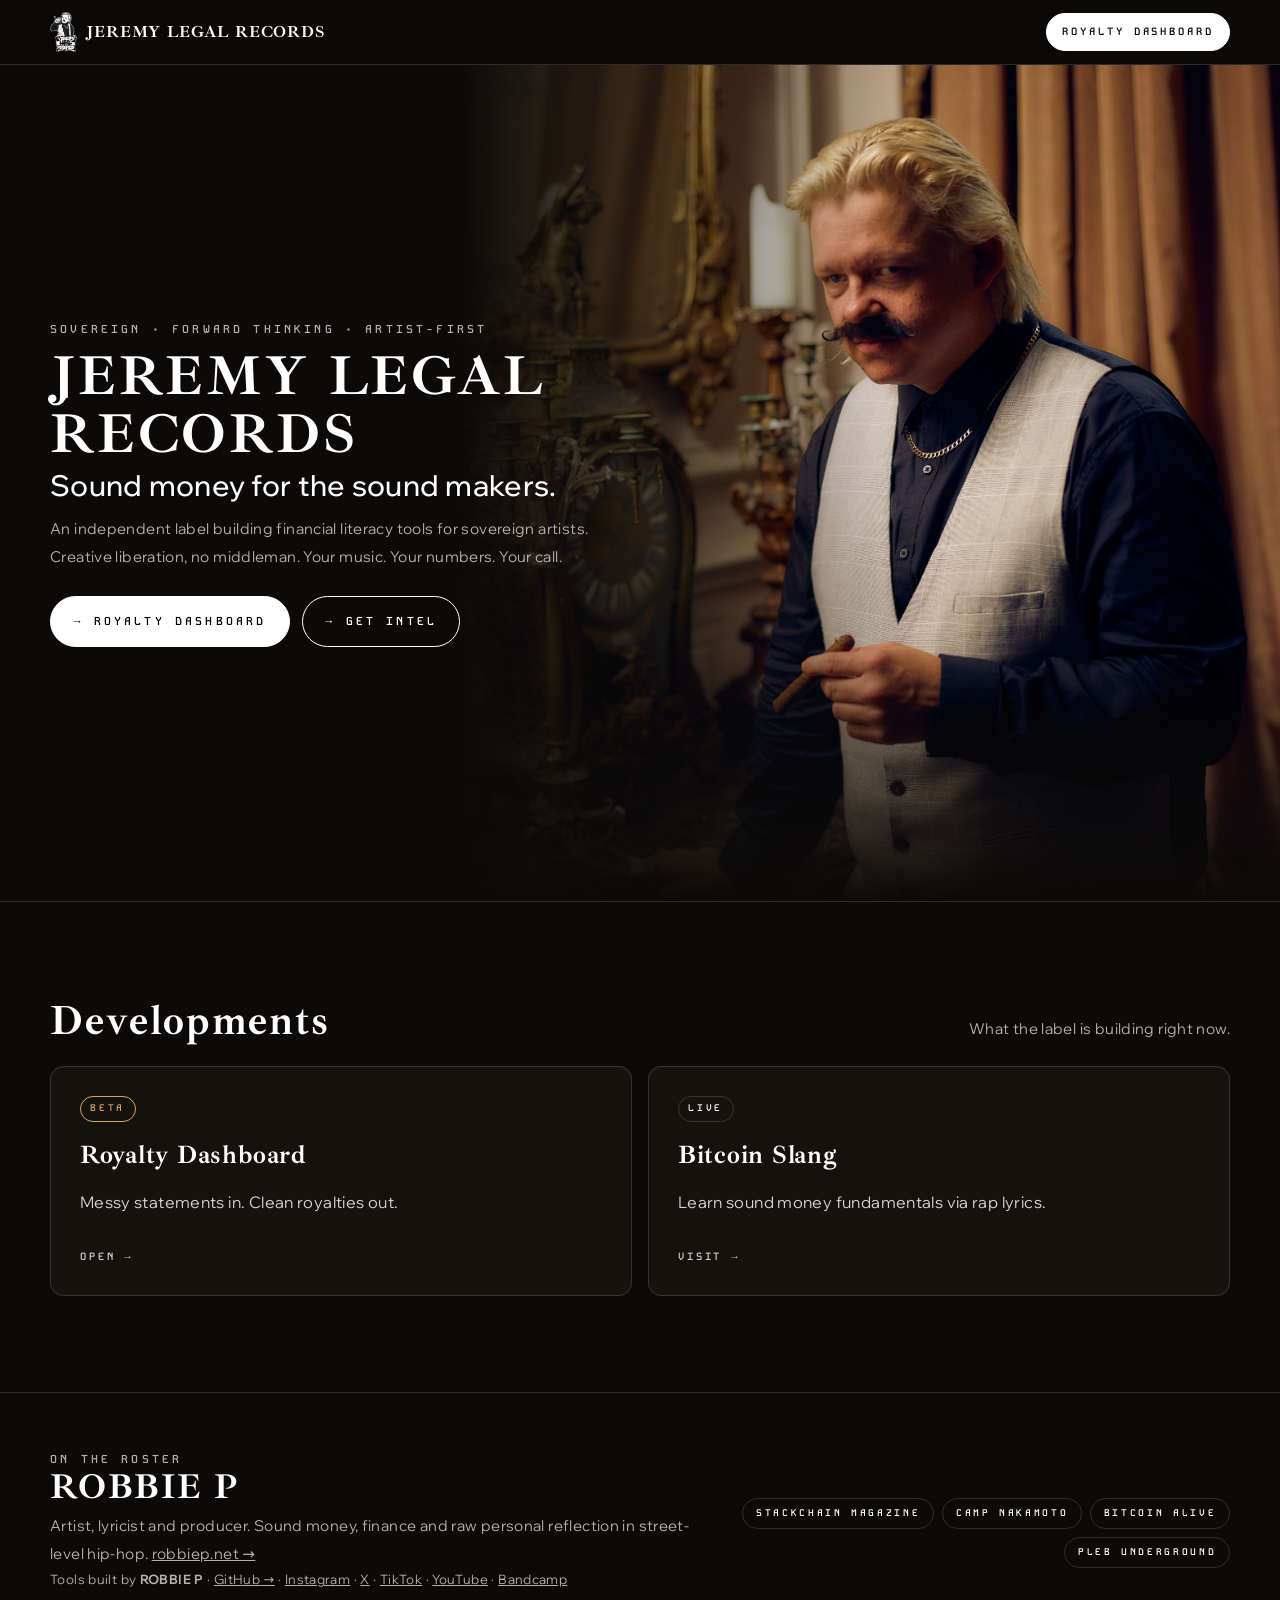
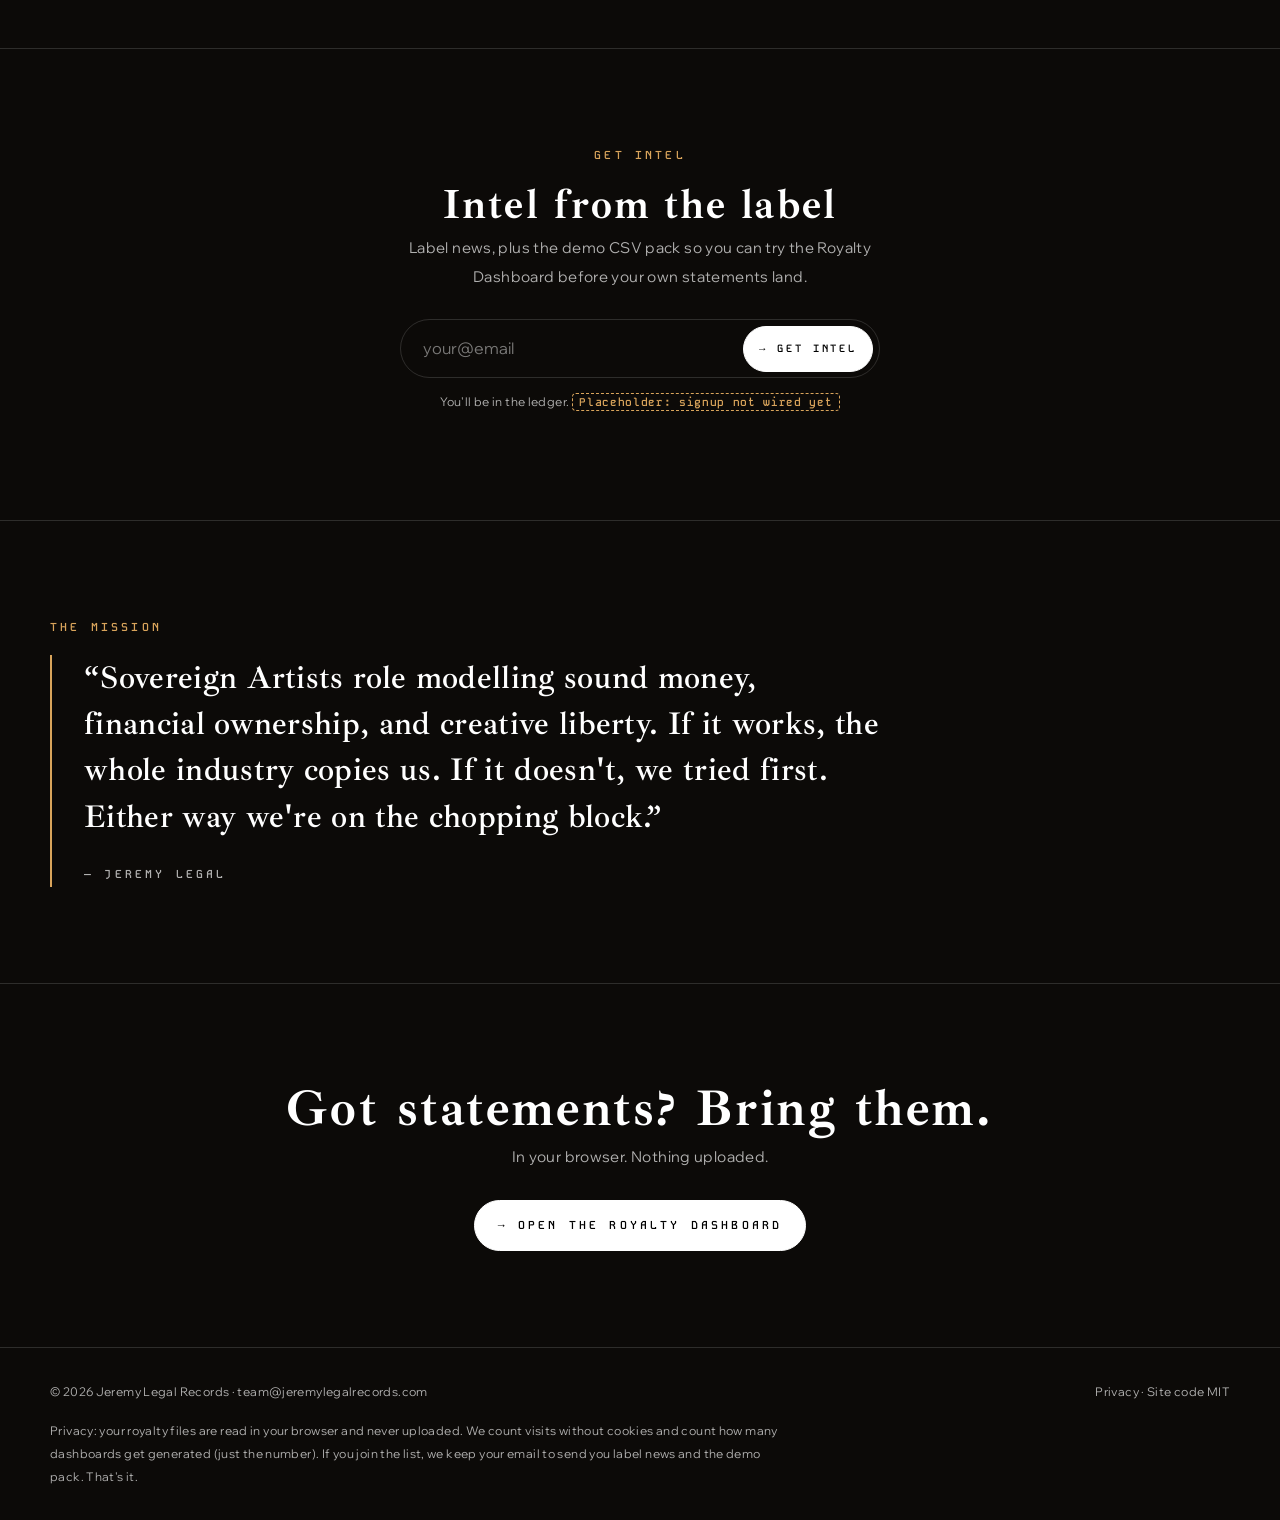
==== index.html @ 54f8beed "jeremylegalrecords.com static site" ====
<!doctype html>
<html lang="en">
<head>
<meta charset="utf-8">
<meta name="viewport" content="width=device-width, initial-scale=1">
<title>Jeremy Legal Records · Sovereign artists first.</title>
<meta name="description" content="Jeremy Legal Records. Sovereign artists first. Tools for financial literacy and creative liberation, with no middleman.">
<meta name="robots" content="noindex"><!-- preview build: remove at launch -->
<link rel="icon" href="assets/jlr-header-logo.png">
<style>
@font-face{font-family:'Ibarra Real Nova';font-weight:600 700;font-display:swap;src:url(assets/fonts/IbarraRealNova-700.woff2) format('woff2')}
@font-face{font-family:'Kode Mono';font-weight:400 700;font-display:swap;src:url(assets/fonts/KodeMono-600.woff2) format('woff2')}
@font-face{font-family:'Wix Madefor Display';font-weight:400 800;font-display:swap;src:url(assets/fonts/WixMadeforDisplay-400.woff2) format('woff2')}
:root{--bg:#0c0a08;--ink:#fff;--mute:rgba(255,255,255,.68);--line:rgba(255,255,255,.14);--amber:#d9a45b;--card:#15120e}
*{box-sizing:border-box}
html{scroll-behavior:smooth}
body{margin:0;background:var(--bg);color:var(--ink);font:400 .95rem/1.85 'Wix Madefor Display',system-ui,sans-serif;letter-spacing:.025em;-webkit-font-smoothing:antialiased}
a{color:inherit}
img{display:block;max-width:100%}
.wrap{width:min(1180px,100% - 2.5rem);margin-inline:auto}
.mono{font-family:'Kode Mono',ui-monospace,monospace;font-weight:600;text-transform:uppercase;letter-spacing:.275em;font-size:.72rem}
.serif{font-family:'Ibarra Real Nova',Georgia,serif;font-weight:700;letter-spacing:.05em}
.need{font-family:'Kode Mono',monospace;font-size:.7rem;letter-spacing:.06em;color:var(--amber);border:1px dashed var(--amber);border-radius:4px;padding:.05rem .4rem;white-space:normal}
/* header */
.top{position:sticky;top:0;z-index:20;background:rgba(12,10,8,.82);backdrop-filter:blur(10px);-webkit-backdrop-filter:blur(10px);border-bottom:1px solid var(--line)}
.top .wrap{display:flex;align-items:center;gap:1rem;height:64px}
.brand{display:flex;align-items:center;gap:.6rem;text-decoration:none;margin-right:auto;min-width:0}
.brand img{height:40px;width:auto}
.brand span{font-size:1.02rem;white-space:nowrap}
.btn{display:inline-flex;align-items:center;gap:.6rem;border-radius:999px;padding:.85rem 1.4rem;text-decoration:none;border:1px solid var(--ink);background:transparent;color:var(--ink);cursor:pointer;white-space:nowrap}
.btn.solid{background:var(--ink);color:#000}
.btn.sm{padding:.5rem .95rem;font-size:.66rem}
/* hero */
.hero{position:relative;min-height:calc(100svh - 64px);display:flex;align-items:flex-end;overflow:hidden;isolation:isolate}
.hero picture,.hero picture img{position:absolute;inset:0;width:100%;height:100%}
.hero picture img{object-fit:cover;object-position:52% 18%;z-index:-2}
.hero::after{content:"";position:absolute;inset:0;z-index:-1;background:linear-gradient(180deg,rgba(12,10,8,0) 30%,rgba(12,10,8,.72) 62%,var(--bg) 96%)}
.hero .wrap{padding-block:3rem 3.5rem}
.eyebrow{color:var(--mute)}
.wordmark{font-size:clamp(2.1rem,7.5vw,3.5rem);line-height:1.02;margin:.5rem 0 .2rem}
.hero h1{font-weight:500;line-height:1.3;font-size:clamp(1.25rem,3.6vw,1.8rem);margin:.3rem 0 .6rem;letter-spacing:.01em}
.hero p.sub{max-width:34rem;color:var(--mute);margin:0 0 1.6rem}
.ctas{display:flex;flex-wrap:wrap;gap:.75rem}
/* sections */
section{padding-block:clamp(3.5rem,8vw,6rem);border-top:1px solid var(--line)}
.kicker{color:var(--amber);margin:0 0 1rem}
blockquote{margin:0;max-width:52rem}
blockquote p{font-family:'Ibarra Real Nova',Georgia,serif;font-weight:600;font-size:clamp(1.3rem,3.2vw,2rem);line-height:1.45;letter-spacing:.01em;margin:0 0 1.2rem}
blockquote cite{font-style:normal;color:var(--mute)}
.cards{display:grid;grid-template-columns:repeat(auto-fit,minmax(min(100%,300px),1fr));gap:1rem}
.card{background:var(--card);border:1px solid var(--line);border-radius:14px;padding:1.4rem;display:flex;flex-direction:column;gap:.6rem;text-decoration:none;transition:border-color .2s}
.card:hover{border-color:rgba(255,255,255,.45)}
.card h3{margin:0;font-family:'Ibarra Real Nova',Georgia,serif;font-size:1.35rem;letter-spacing:.03em}
.card p{margin:0;color:var(--mute);font-size:.9rem;line-height:1.7;flex:1}
.tag{align-self:flex-start;font-size:.6rem;border:1px solid var(--line);border-radius:999px;padding:.2rem .6rem}
.tag.beta{border-color:var(--amber);color:var(--amber)}
.go{font-size:.66rem;opacity:.8}
.artist{display:grid;grid-template-columns:1.05fr 1fr;gap:clamp(1.5rem,4vw,3.5rem);align-items:start}
.artist figure{margin:0;border-radius:14px;overflow:hidden;border:1px solid var(--line)}
.artist figure img{aspect-ratio:4/3;object-fit:cover;object-position:55% 30%;width:100%}
.artist h2{font-size:clamp(2rem,5vw,3rem);margin:0 0 .6rem;line-height:1}
.artist p{margin:0 0 1rem;color:var(--mute)}
.artist p strong{color:var(--ink);font-weight:600}
.socials{display:flex;flex-wrap:wrap;gap:.5rem;margin:1.2rem 0}
.socials a{text-decoration:none;border:1px solid var(--line);border-radius:999px;padding:.35rem .8rem;font-size:.62rem}
.villain{border-left:2px solid var(--amber);padding:.2rem 0 .2rem 1rem;margin:1.4rem 0}
.villain p{margin:0 0 .4rem}
.press{margin-top:2.5rem}
.press ul{list-style:none;margin:0;padding:0;display:flex;flex-wrap:wrap;gap:.6rem}
.press li a{display:block;text-decoration:none;border:1px solid var(--line);border-radius:10px;padding:.6rem .85rem;font-size:.82rem;line-height:1.45}
.press li a b{display:block;font-weight:700;color:var(--ink)}
.press li a span{color:var(--mute)}
.credit{font-size:.8rem;color:var(--mute);margin-top:1.4rem}
.proof{display:flex;flex-wrap:wrap;gap:.6rem 1.8rem;align-items:center;justify-content:center;padding-block:1.6rem;color:var(--mute)}
.proof a{text-decoration:none}
.proof a:hover{color:var(--ink)}
.cta{text-align:center}
.cta h2{font-size:clamp(2rem,5.5vw,3.2rem);margin:0 0 .4rem;line-height:1.1}
.cta p{color:var(--mute);margin:0 0 1.8rem}
.intel{margin:2.6rem auto 0;max-width:30rem;display:flex;gap:.5rem;border:1px solid var(--line);border-radius:999px;padding:.35rem}
.intel input{flex:1;min-width:0;background:transparent;border:0;color:var(--ink);font:inherit;font-size:16px;padding:.5rem 1rem;outline:none}
.intel input::placeholder{color:rgba(255,255,255,.45)}
.intel-note{font-size:.72rem;color:var(--mute);margin-top:.8rem}
footer{border-top:1px solid var(--line);padding-block:2rem;font-size:.78rem;color:var(--mute)}
footer .wrap{display:flex;flex-wrap:wrap;gap:.4rem 1.4rem;justify-content:space-between}
footer a{text-decoration:none}
/* desktop hero: Jeremy to the right, copy left */
@media (min-width:900px){
  .hero picture{left:auto;width:64%}
  .hero picture img{object-position:50% 22%}
  .hero::after{background:linear-gradient(90deg,var(--bg) 36%,rgba(12,10,8,.55) 52%,rgba(12,10,8,0) 72%),linear-gradient(180deg,rgba(12,10,8,0) 70%,var(--bg) 100%)}
  .hero{align-items:center}
  .hero .wrap{padding-block:4rem}
  .hero-copy{max-width:36rem}
}
@media (max-width:899px){
  .brand span{font-size:.82rem;letter-spacing:.03em}
  .brand img{height:34px}
  .artist{grid-template-columns:1fr}
  .top .wrap{gap:.5rem}
}
@media (max-width:560px){
  .brand span{display:none}
  .hero .wrap{padding-block:2rem 2.4rem}
  .btn{padding:.8rem 1.15rem}
}
.card{padding:1.8rem;min-height:230px}
.card h3{font-size:1.6rem}
.card p{font-size:1rem;color:var(--ink);opacity:.82}
.section-head{display:flex;align-items:baseline;justify-content:space-between;gap:1rem;margin-bottom:1.4rem;flex-wrap:wrap}
.section-head h2{margin:0;font-size:clamp(1.8rem,4.5vw,2.6rem);line-height:1.1}
.section-head p{margin:0;color:var(--mute);max-width:28rem}
.hero .chop{color:var(--mute);margin:1.4rem 0 0;font-size:.64rem}
.intel-sec{text-align:center}
.intel-sec h2{font-size:clamp(1.8rem,4.5vw,2.6rem);margin:0 0 .4rem;line-height:1.1}
.intel-sec p.lead{color:var(--mute);margin:0 auto;max-width:30rem}
.intel{margin-top:1.8rem}
.roster{padding-block:clamp(2.5rem,6vw,3.5rem)}
.roster-row{display:grid;grid-template-columns:1.3fr 1fr;gap:1.2rem 3rem;align-items:end}
.roster h2{font-size:clamp(1.6rem,4vw,2.2rem);margin:0 0 .4rem;line-height:1}
.roster p{margin:0;color:var(--mute)}
.heard{list-style:none;margin:0;padding:0;display:flex;flex-wrap:wrap;gap:.5rem;font-size:.6rem;justify-content:flex-end}
.heard a{display:block;text-decoration:none;border:1px solid var(--line);border-radius:999px;padding:.35rem .8rem}
.heard a:hover{border-color:rgba(255,255,255,.45)}
.mission blockquote{border-left:2px solid var(--amber);padding-left:clamp(1rem,3vw,2rem)}
@media (max-width:899px){.roster-row{grid-template-columns:1fr}.heard{justify-content:flex-start}}
</style>
</head>
<body>

<header class="top">
  <div class="wrap">
    <a class="brand" href="/" aria-label="Jeremy Legal Records home">
      <img src="assets/jlr-header-logo.png" alt="" width="107" height="160">
      <span class="serif">JEREMY LEGAL RECORDS</span>
    </a>
    <a class="btn solid sm mono" href="/royalty-dashboard/">Royalty Dashboard</a>
  </div>
</header>

<main>
  <div class="hero">
    <picture>
      <source media="(min-width:900px)" srcset="assets/jeremy-hero-2000.jpg">
      <img src="assets/jeremy-hero-1000.jpg" alt="Jeremy Legal in a grey waistcoat holding a cigar beside a gilded mantel clock">
    </picture>
    <div class="wrap">
      <div class="hero-copy">
        <div class="eyebrow mono">Sovereign · Forward thinking · Artist-first</div>
        <div class="wordmark serif">JEREMY LEGAL RECORDS</div>
        <h1>Sound money for the sound makers.</h1>
        <p class="sub">An independent label building financial literacy tools for sovereign artists. Creative liberation, no middleman. Your music. Your numbers. Your call.</p>
        <div class="ctas">
          <a class="btn solid mono" href="/royalty-dashboard/">→ Royalty Dashboard</a>
          <a class="btn mono" href="#intel">→ Get Intel</a>
        </div>
      </div>
    </div>
  </div>

  <section id="developments">
    <div class="wrap">
      <div class="section-head">
        <h2 class="serif">Developments</h2>
        <p>What the label is building right now.</p>
      </div>
      <!-- Add a project: copy one <a class="card"> block. Tag options: Beta / Live / Soon. The grid wraps on its own. -->
      <div class="cards">
        <a class="card" href="/royalty-dashboard/">
          <span class="tag beta mono">Beta</span>
          <h3>Royalty Dashboard</h3>
          <p>Messy statements in. Clean royalties out.</p>
          <span class="go mono">Open →</span>
        </a>
        <a class="card" href="https://bitcoinslang.com">
          <span class="tag mono">Live</span>
          <h3>Bitcoin Slang</h3>
          <p>Learn sound money fundamentals via rap lyrics.</p>
          <span class="go mono">Visit →</span>
        </a>
      </div>
    </div>
  </section>

  <section id="robbie-p" class="roster">
    <div class="wrap">
      <div class="roster-row">
        <div>
          <p class="kicker mono">On the roster</p>
          <h2 class="serif">ROBBIE P</h2>
          <p>Artist, lyricist and producer. Sound money, finance and raw personal reflection in street-level hip-hop. <a href="https://robbiep.net">robbiep.net →</a></p>
        </div>
        <ul class="heard mono" aria-label="As seen and heard">
          <li><a href="https://proofofink.com/stackchain-magazine">Stackchain Magazine</a></li>
          <li><a href="https://www.campnakamoto.com">Camp Nakamoto</a></li>
          <li><a href="https://x.com/bitcoinalive">Bitcoin Alive</a></li>
          <li><a href="https://play.fountain.fm/episode/qXiEuFHO5sNueQhAQRQd">Pleb Underground</a></li>
        </ul>
      </div>
      <p class="credit">Tools built by <strong>ROBBIE P</strong> · <a href="https://github.com/maximini22">GitHub →</a> · <a href="https://instagram.com/robbiep808x">Instagram</a> · <a href="https://x.com/robbiep808x">X</a> · <a href="https://tiktok.com/@robbiep808x">TikTok</a> · <a href="https://www.youtube.com/@ROBBIEP">YouTube</a> · <a href="https://robbiep808x.bandcamp.com">Bandcamp</a></p>
    </div>
  </section>

  <section class="intel-sec" id="intel">
    <div class="wrap">
      <p class="kicker mono">Get Intel</p>
      <h2 class="serif">Intel from the label</h2>
      <p class="lead">Label news, plus the demo CSV pack so you can try the Royalty Dashboard before your own statements land.</p>
      <!-- Visual placeholder only. No form, no action, nothing is sent. Wire the Brevo embed here at launch. -->
      <div class="intel" role="group" aria-label="Get Intel (coming soon)">
        <input type="email" placeholder="your@email" aria-label="Email" autocomplete="off">
        <button class="btn solid sm mono" type="button">→ Get Intel</button>
      </div>
      <p class="intel-note">You'll be in the ledger. <span class="need">Placeholder: signup not wired yet</span></p>
    </div>
  </section>

  <section class="mission">
    <div class="wrap">
      <p class="kicker mono">The mission</p>
      <blockquote>
        <p>“Sovereign Artists role modelling sound money, financial ownership, and creative liberty. If it works, the whole industry copies us. If it doesn't, we tried first. Either way we're on the chopping block.”</p>
        <cite class="mono">— Jeremy Legal</cite>
      </blockquote>
    </div>
  </section>

  <section class="cta">
    <div class="wrap">
      <h2 class="serif">Got statements? Bring them.</h2>
      <p>In your browser. Nothing uploaded.</p>
      <a class="btn solid mono" href="/royalty-dashboard/">→ Open the Royalty Dashboard</a>
    </div>
  </section>
</main>

<footer>
  <div class="wrap">
    <span>© 2026 Jeremy Legal Records · <a href="mailto:team@jeremylegalrecords.com">team@jeremylegalrecords.com</a></span>
    <span><a href="#privacy">Privacy</a> · Site code MIT</span>
    <p id="privacy" style="flex-basis:100%;margin:.6rem 0 0;max-width:46rem">Privacy: your royalty files are read in your browser and never uploaded. We count visits without cookies and count how many dashboards get generated (just the number). If you join the list, we keep your email to send you label news and the demo pack. That's it.</p>
  </div>
</footer>
</body>
</html>
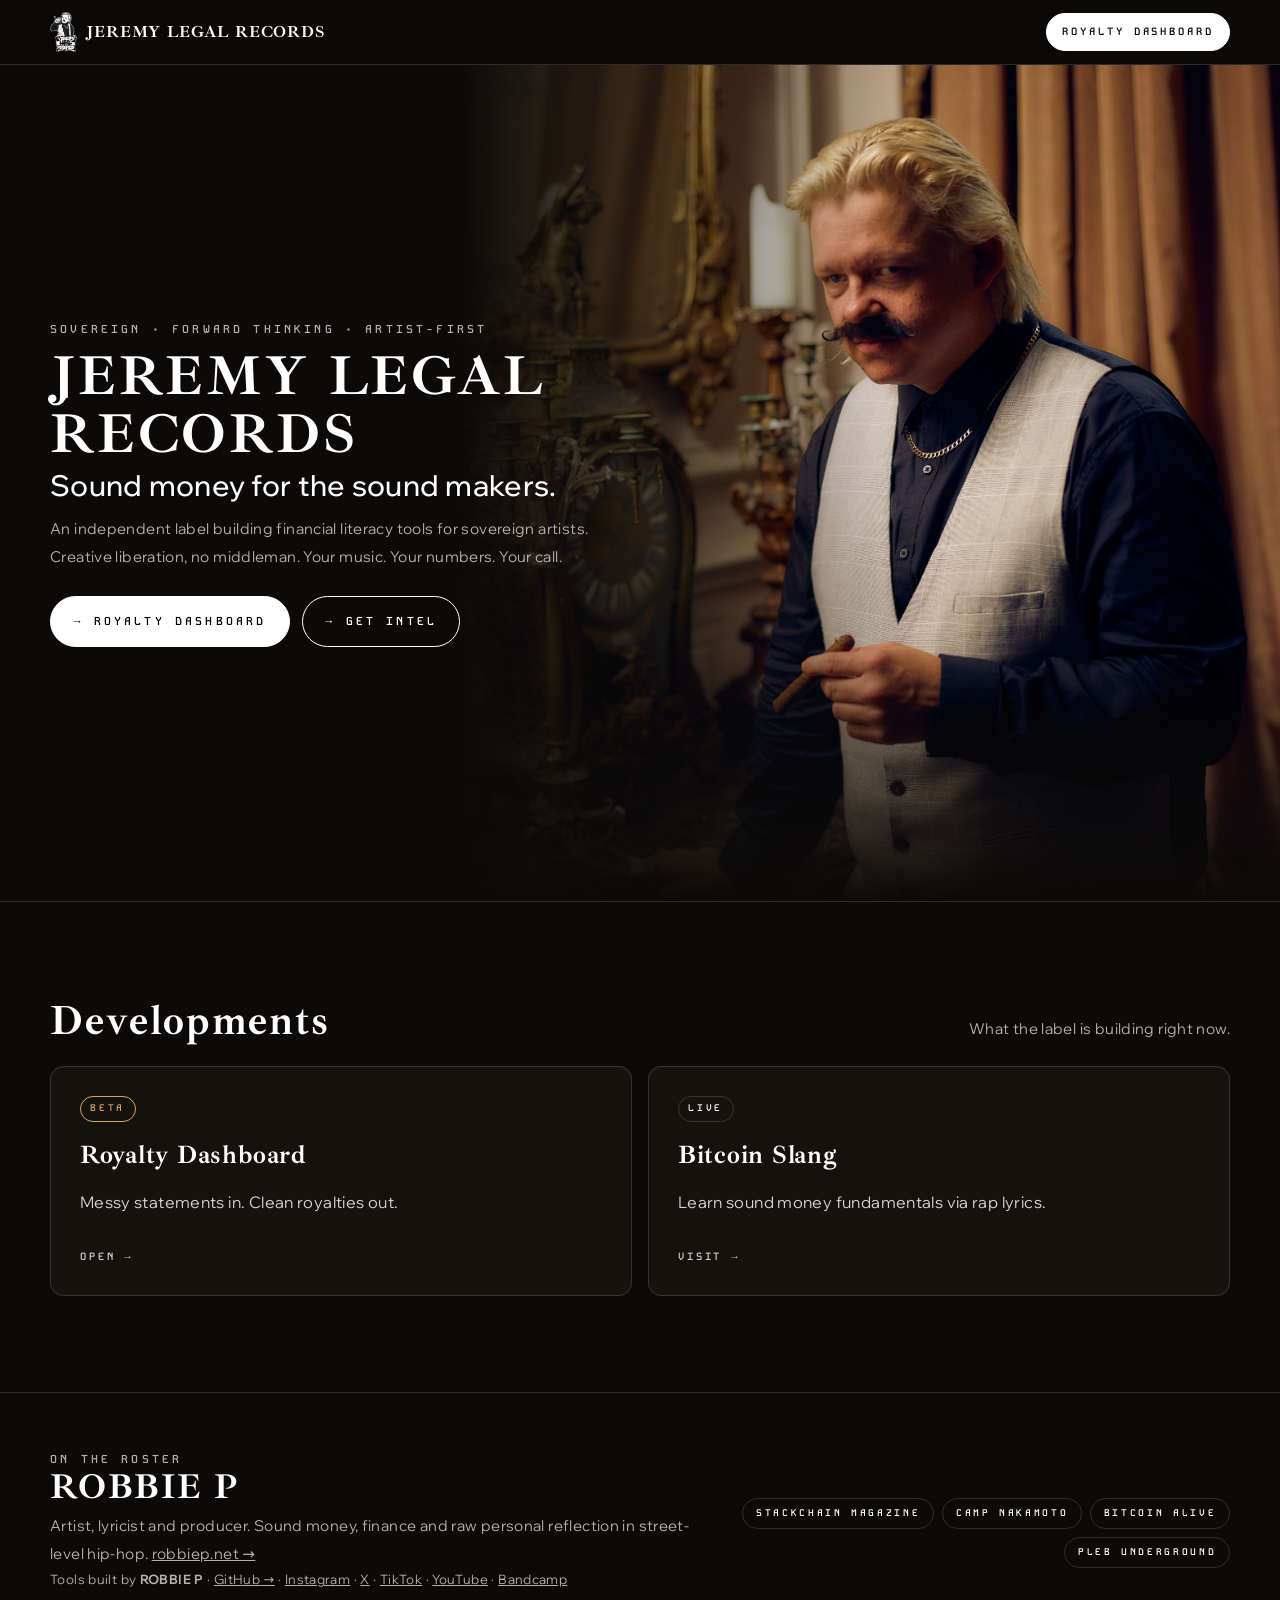
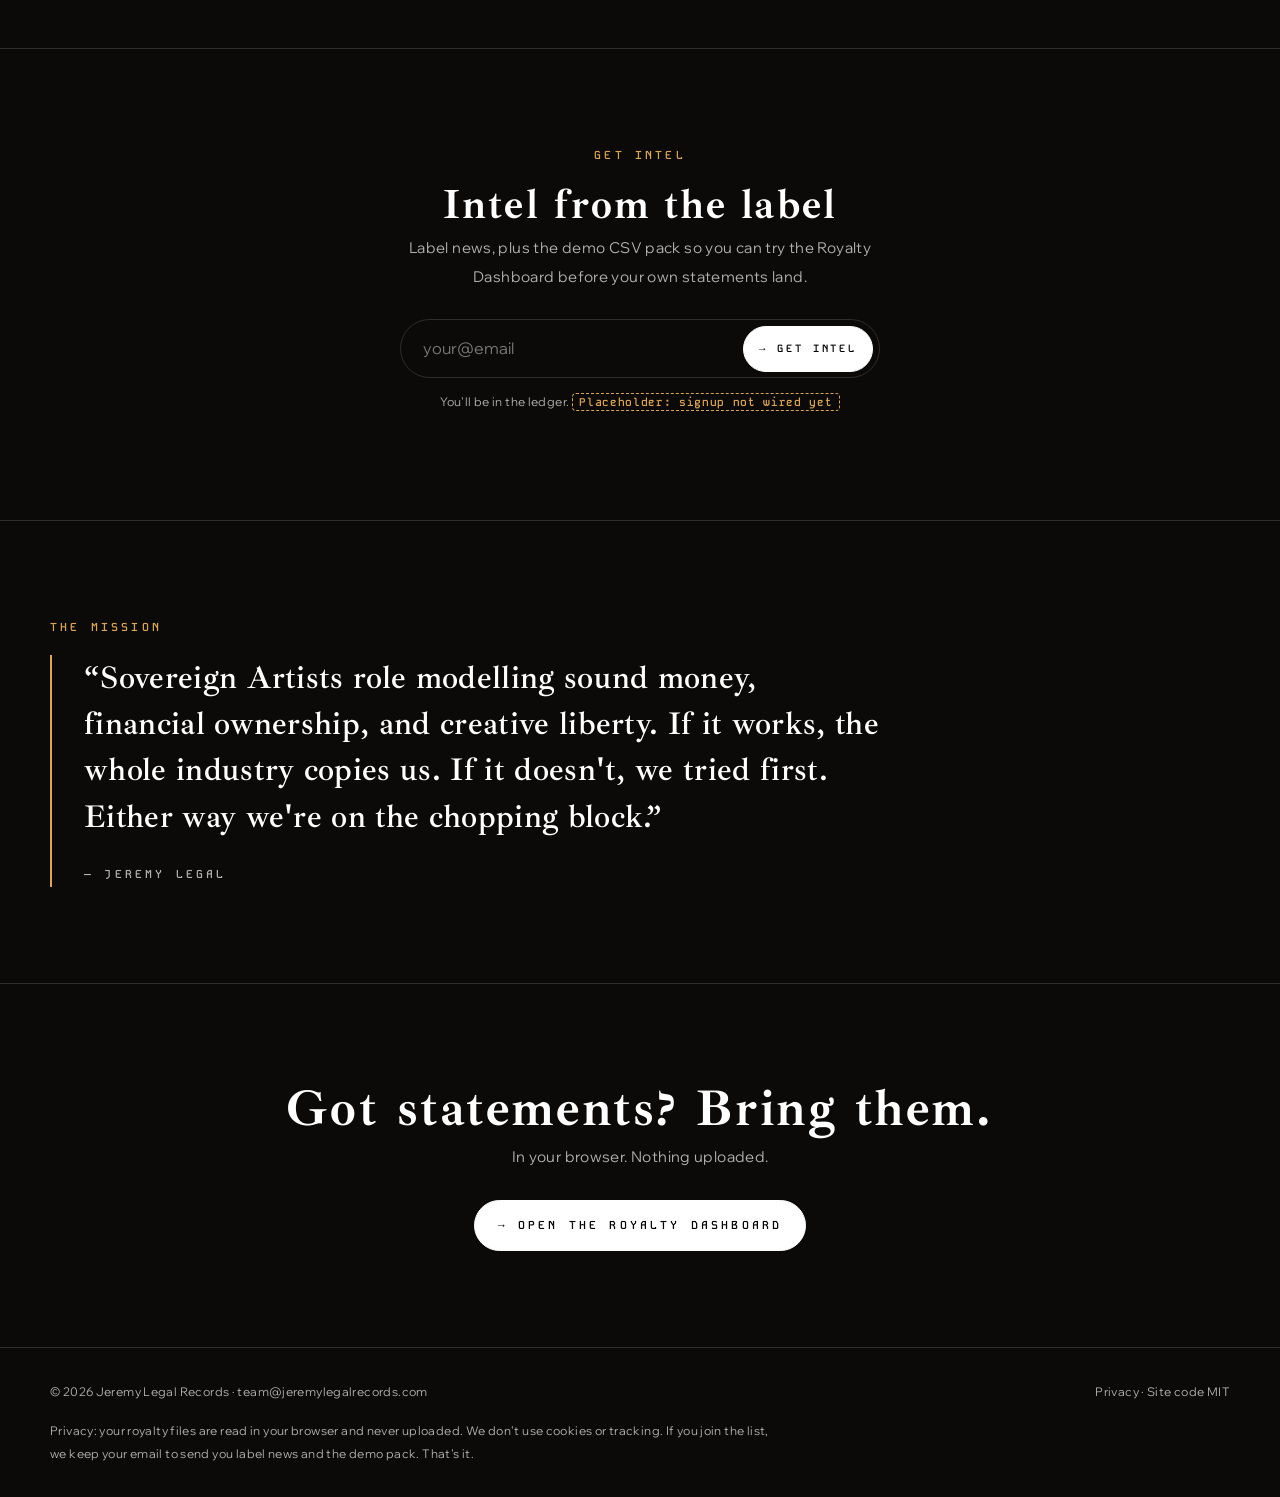
==== commit 2e40cf00: "Privacy line" ====
--- a/index.html
+++ b/index.html
@@ -5,7 +5,7 @@
 <meta name="viewport" content="width=device-width, initial-scale=1">
 <title>Jeremy Legal Records · Sovereign artists first.</title>
 <meta name="description" content="Jeremy Legal Records. Sovereign artists first. Tools for financial literacy and creative liberation, with no middleman.">
-<meta name="robots" content="noindex"><!-- preview build: remove at launch -->
+<meta name="robots" content="noindex">
 <link rel="icon" href="assets/jlr-header-logo.png">
 <style>
 @font-face{font-family:'Ibarra Real Nova';font-weight:600 700;font-display:swap;src:url(assets/fonts/IbarraRealNova-700.woff2) format('woff2')}
@@ -206,7 +206,6 @@
       <p class="kicker mono">Get Intel</p>
       <h2 class="serif">Intel from the label</h2>
       <p class="lead">Label news, plus the demo CSV pack so you can try the Royalty Dashboard before your own statements land.</p>
-      <!-- Visual placeholder only. No form, no action, nothing is sent. Wire the Brevo embed here at launch. -->
       <div class="intel" role="group" aria-label="Get Intel (coming soon)">
         <input type="email" placeholder="your@email" aria-label="Email" autocomplete="off">
         <button class="btn solid sm mono" type="button">→ Get Intel</button>
@@ -238,7 +237,7 @@
   <div class="wrap">
     <span>© 2026 Jeremy Legal Records · <a href="mailto:team@jeremylegalrecords.com">team@jeremylegalrecords.com</a></span>
     <span><a href="#privacy">Privacy</a> · Site code MIT</span>
-    <p id="privacy" style="flex-basis:100%;margin:.6rem 0 0;max-width:46rem">Privacy: your royalty files are read in your browser and never uploaded. We count visits without cookies and count how many dashboards get generated (just the number). If you join the list, we keep your email to send you label news and the demo pack. That's it.</p>
+    <p id="privacy" style="flex-basis:100%;margin:.6rem 0 0;max-width:46rem">Privacy: your royalty files are read in your browser and never uploaded. We don't use cookies or tracking. If you join the list, we keep your email to send you label news and the demo pack. That's it.</p>
   </div>
 </footer>
 </body>
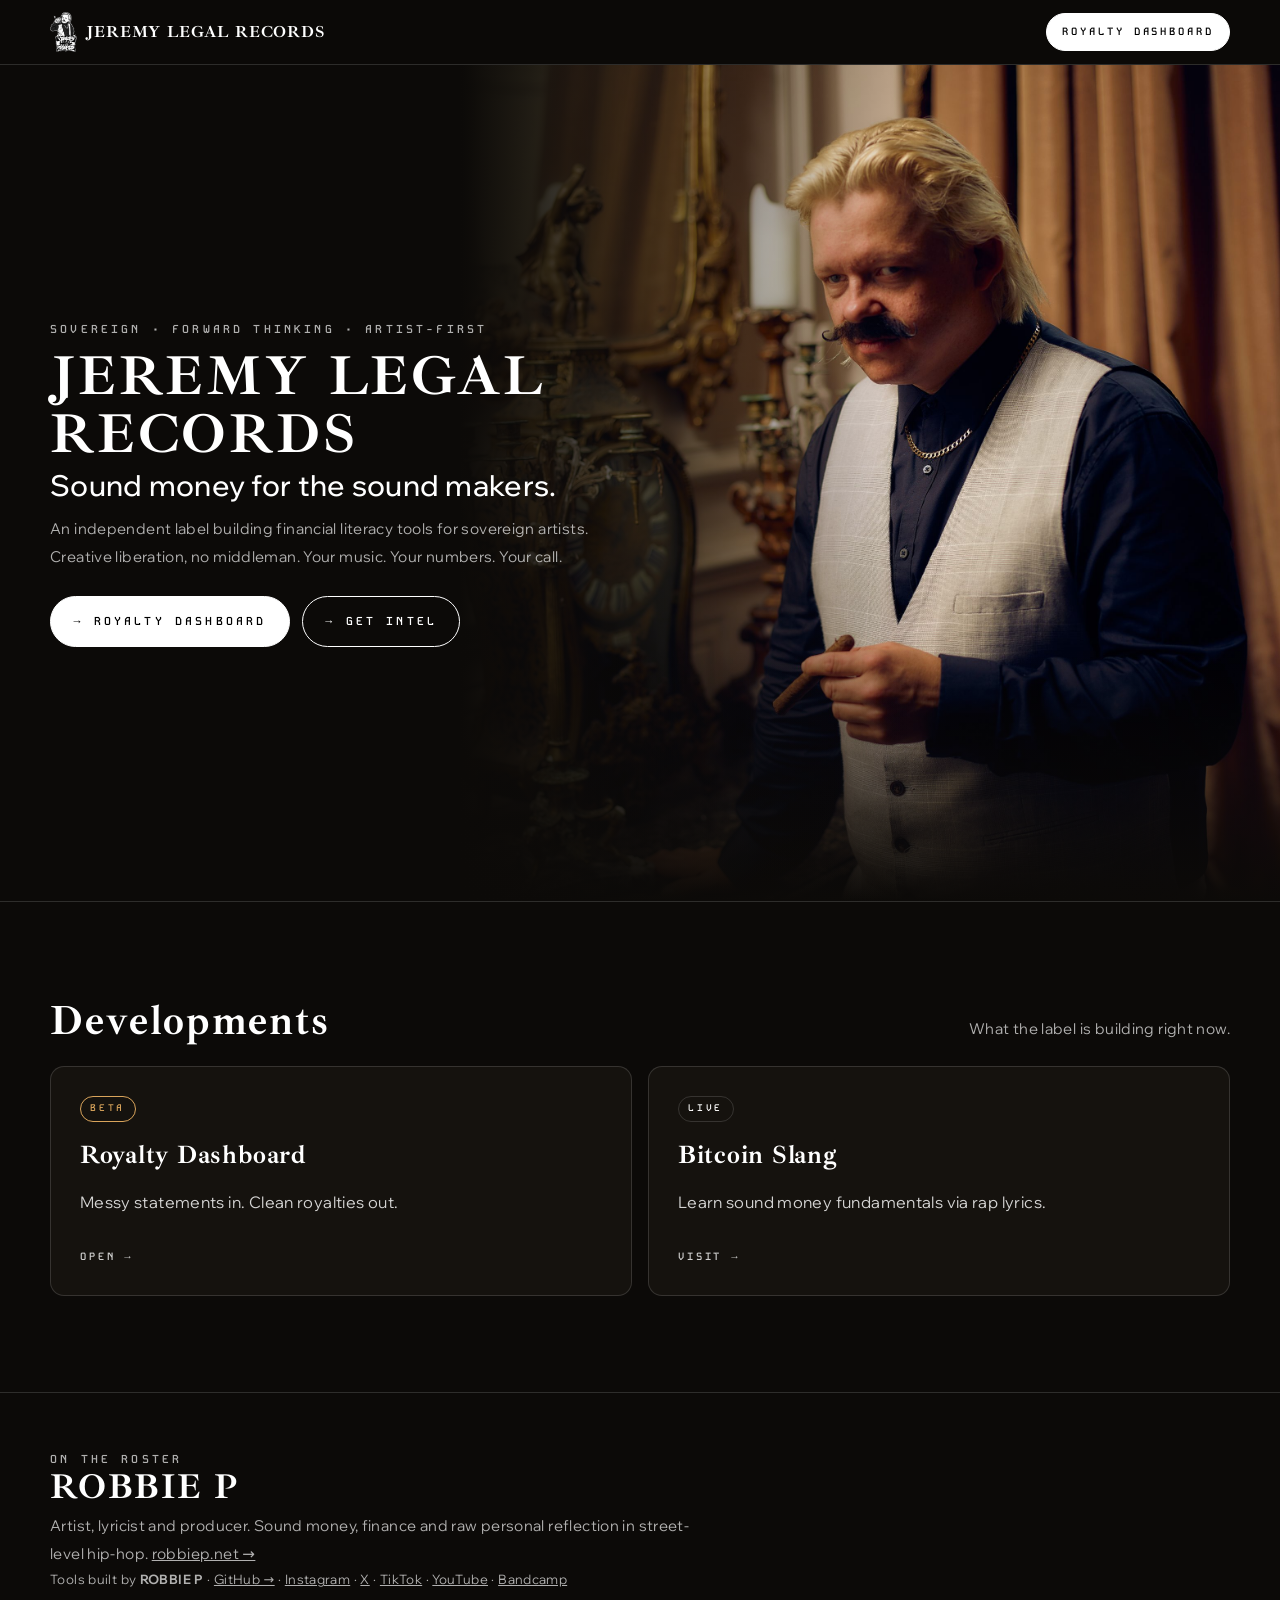
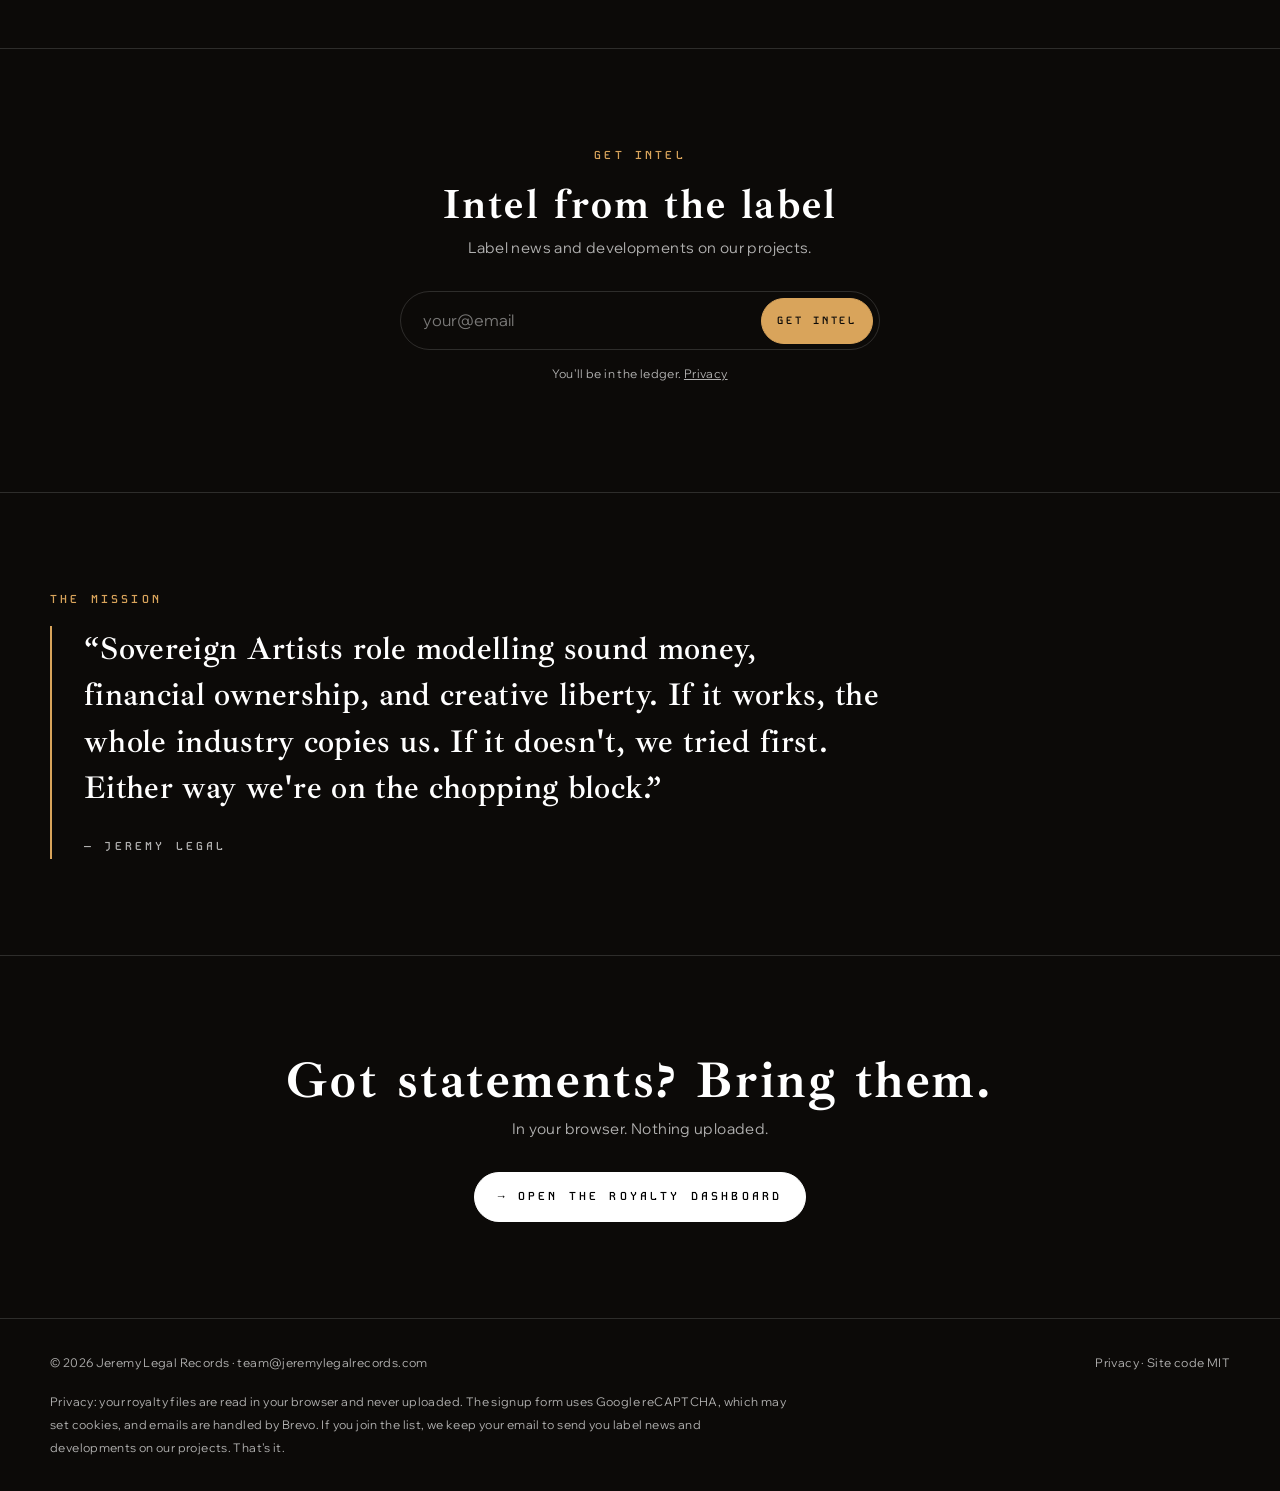
==== commit 909c00fb: "Homepage: wire the Get Intel signup (Brevo form, reCAPTCHA v3), drop four press links, update privac" ====
--- a/index.html
+++ b/index.html
@@ -20,7 +20,6 @@
 .wrap{width:min(1180px,100% - 2.5rem);margin-inline:auto}
 .mono{font-family:'Kode Mono',ui-monospace,monospace;font-weight:600;text-transform:uppercase;letter-spacing:.275em;font-size:.72rem}
 .serif{font-family:'Ibarra Real Nova',Georgia,serif;font-weight:700;letter-spacing:.05em}
-.need{font-family:'Kode Mono',monospace;font-size:.7rem;letter-spacing:.06em;color:var(--amber);border:1px dashed var(--amber);border-radius:4px;padding:.05rem .4rem;white-space:normal}
 /* header */
 .top{position:sticky;top:0;z-index:20;background:rgba(12,10,8,.82);backdrop-filter:blur(10px);-webkit-backdrop-filter:blur(10px);border-bottom:1px solid var(--line)}
 .top .wrap{display:flex;align-items:center;gap:1rem;height:64px}
@@ -77,10 +76,28 @@
 .cta{text-align:center}
 .cta h2{font-size:clamp(2rem,5.5vw,3.2rem);margin:0 0 .4rem;line-height:1.1}
 .cta p{color:var(--mute);margin:0 0 1.8rem}
-.intel{margin:2.6rem auto 0;max-width:30rem;display:flex;gap:.5rem;border:1px solid var(--line);border-radius:999px;padding:.35rem}
+/* signup form (Brevo markup, JLR styling; main.js toggles the classes below) */
+.intel{margin:0 auto;max-width:30rem;display:flex;gap:.5rem;border:1px solid var(--line);border-radius:999px;padding:.35rem;transition:border-color .2s}
+.intel:focus-within{border-color:var(--amber)}
 .intel input{flex:1;min-width:0;background:transparent;border:0;color:var(--ink);font:inherit;font-size:16px;padding:.5rem 1rem;outline:none}
 .intel input::placeholder{color:rgba(255,255,255,.45)}
+.intel .btn{border-color:var(--amber);background:var(--amber);color:#0c0a08}
+.intel .btn:hover{filter:brightness(1.08)}
 .intel-note{font-size:.72rem;color:var(--mute);margin-top:.8rem}
+.intel-form{margin-top:1.8rem}
+.intel-form form{margin:0}
+.entry__error{display:none;margin:.6rem auto 0;max-width:30rem;font-size:.8rem;line-height:1.5;color:#f0a58f}
+.entry_errored .intel{border-color:#c8553d}
+.input--hidden{display:none!important}
+.sr-only{position:absolute;width:1px;height:1px;padding:0;margin:-1px;overflow:hidden;clip:rect(0,0,0,0);white-space:nowrap;border:0}
+.sib-form-message-panel{display:none;max-width:30rem;margin:0 auto 1.2rem;border:1px solid var(--line);border-radius:14px;padding:.9rem 1.2rem;font-size:.9rem;line-height:1.6;background:var(--card)}
+.sib-form-message-panel--active{display:block}
+#success-message{border-color:var(--amber);box-shadow:0 0 28px rgba(217,164,91,.18)}
+#error-message{border-color:#c8553d;color:#f6c9bd}
+.progress-indicator__icon{width:1.1em;height:1.1em;animation:spin 1s linear infinite}
+.sib-hide-loader-icon{display:none}
+.sib-form-block__button-disabled{opacity:.6;cursor:wait}
+@keyframes spin{to{transform:rotate(360deg)}}
 footer{border-top:1px solid var(--line);padding-block:2rem;font-size:.78rem;color:var(--mute)}
 footer .wrap{display:flex;flex-wrap:wrap;gap:.4rem 1.4rem;justify-content:space-between}
 footer a{text-decoration:none}
@@ -114,27 +131,22 @@
 .intel-sec{text-align:center}
 .intel-sec h2{font-size:clamp(1.8rem,4.5vw,2.6rem);margin:0 0 .4rem;line-height:1.1}
 .intel-sec p.lead{color:var(--mute);margin:0 auto;max-width:30rem}
-.intel{margin-top:1.8rem}
 .roster{padding-block:clamp(2.5rem,6vw,3.5rem)}
-.roster-row{display:grid;grid-template-columns:1.3fr 1fr;gap:1.2rem 3rem;align-items:end}
+.roster-row{max-width:40rem}
 .roster h2{font-size:clamp(1.6rem,4vw,2.2rem);margin:0 0 .4rem;line-height:1}
 .roster p{margin:0;color:var(--mute)}
-.heard{list-style:none;margin:0;padding:0;display:flex;flex-wrap:wrap;gap:.5rem;font-size:.6rem;justify-content:flex-end}
-.heard a{display:block;text-decoration:none;border:1px solid var(--line);border-radius:999px;padding:.35rem .8rem}
-.heard a:hover{border-color:rgba(255,255,255,.45)}
 .mission blockquote{border-left:2px solid var(--amber);padding-left:clamp(1rem,3vw,2rem)}
-@media (max-width:899px){.roster-row{grid-template-columns:1fr}.heard{justify-content:flex-start}}
 </style>
 </head>
 <body>
 
 <header class="top">
   <div class="wrap">
-    <a class="brand" href="/" aria-label="Jeremy Legal Records home">
+    <a class="brand" href="index.html" aria-label="Jeremy Legal Records home">
       <img src="assets/jlr-header-logo.png" alt="" width="107" height="160">
       <span class="serif">JEREMY LEGAL RECORDS</span>
     </a>
-    <a class="btn solid sm mono" href="/royalty-dashboard/">Royalty Dashboard</a>
+    <a class="btn solid sm mono" href="royalty-dashboard/index.html">Royalty Dashboard</a>
   </div>
 </header>
 
@@ -151,7 +163,7 @@
         <h1>Sound money for the sound makers.</h1>
         <p class="sub">An independent label building financial literacy tools for sovereign artists. Creative liberation, no middleman. Your music. Your numbers. Your call.</p>
         <div class="ctas">
-          <a class="btn solid mono" href="/royalty-dashboard/">→ Royalty Dashboard</a>
+          <a class="btn solid mono" href="royalty-dashboard/index.html">→ Royalty Dashboard</a>
           <a class="btn mono" href="#intel">→ Get Intel</a>
         </div>
       </div>
@@ -166,7 +178,7 @@
       </div>
       <!-- Add a project: copy one <a class="card"> block. Tag options: Beta / Live / Soon. The grid wraps on its own. -->
       <div class="cards">
-        <a class="card" href="/royalty-dashboard/">
+        <a class="card" href="royalty-dashboard/index.html">
           <span class="tag beta mono">Beta</span>
           <h3>Royalty Dashboard</h3>
           <p>Messy statements in. Clean royalties out.</p>
@@ -185,17 +197,9 @@
   <section id="robbie-p" class="roster">
     <div class="wrap">
       <div class="roster-row">
-        <div>
-          <p class="kicker mono">On the roster</p>
-          <h2 class="serif">ROBBIE P</h2>
-          <p>Artist, lyricist and producer. Sound money, finance and raw personal reflection in street-level hip-hop. <a href="https://robbiep.net">robbiep.net →</a></p>
-        </div>
-        <ul class="heard mono" aria-label="As seen and heard">
-          <li><a href="https://proofofink.com/stackchain-magazine">Stackchain Magazine</a></li>
-          <li><a href="https://www.campnakamoto.com">Camp Nakamoto</a></li>
-          <li><a href="https://x.com/bitcoinalive">Bitcoin Alive</a></li>
-          <li><a href="https://play.fountain.fm/episode/qXiEuFHO5sNueQhAQRQd">Pleb Underground</a></li>
-        </ul>
+        <p class="kicker mono">On the roster</p>
+        <h2 class="serif">ROBBIE P</h2>
+        <p>Artist, lyricist and producer. Sound money, finance and raw personal reflection in street-level hip-hop. <a href="https://robbiep.net">robbiep.net →</a></p>
       </div>
       <p class="credit">Tools built by <strong>ROBBIE P</strong> · <a href="https://github.com/maximini22">GitHub →</a> · <a href="https://instagram.com/robbiep808x">Instagram</a> · <a href="https://x.com/robbiep808x">X</a> · <a href="https://tiktok.com/@robbiep808x">TikTok</a> · <a href="https://www.youtube.com/@ROBBIEP">YouTube</a> · <a href="https://robbiep808x.bandcamp.com">Bandcamp</a></p>
     </div>
@@ -205,12 +209,37 @@
     <div class="wrap">
       <p class="kicker mono">Get Intel</p>
       <h2 class="serif">Intel from the label</h2>
-      <p class="lead">Label news, plus the demo CSV pack so you can try the Royalty Dashboard before your own statements land.</p>
-      <div class="intel" role="group" aria-label="Get Intel (coming soon)">
-        <input type="email" placeholder="your@email" aria-label="Email" autocomplete="off">
-        <button class="btn solid sm mono" type="button">→ Get Intel</button>
-      </div>
-      <p class="intel-note">You'll be in the ledger. <span class="need">Placeholder: signup not wired yet</span></p>
+      <p class="lead">Label news and developments on our projects.</p>
+      <div class="sib-form intel-form">
+        <div id="sib-form-container" class="sib-form-container">
+          <div id="error-message" class="sib-form-message-panel" role="alert">
+            <div class="sib-form-message-panel__text"><span class="sib-form-message-panel__inner-text">The paperwork jammed. Your signup didn't save, so please try again</span></div>
+          </div>
+          <div id="success-message" class="sib-form-message-panel" role="status">
+            <div class="sib-form-message-panel__text"><span class="sib-form-message-panel__inner-text">You're on the ledger. Check your inbox and confirm.</span></div>
+          </div>
+          <div id="sib-container" class="sib-container">
+            <form id="sib-form" method="POST" action="https://57fd91ea.sibforms.com/serve/[base64]" data-type="subscription">
+              <div class="sib-input sib-form-block">
+                <div class="form__entry entry_block">
+                  <div class="form__label-row">
+                    <label class="entry__label sr-only" for="EMAIL" data-required="*">Email</label>
+                    <div class="entry__field intel">
+                      <input class="input" type="text" id="EMAIL" name="EMAIL" inputmode="email" autocomplete="email" autocapitalize="off" spellcheck="false" placeholder="your@email" data-required="true" required>
+                      <button class="sib-form-block__button sib-form-block__button-with-loader btn solid sm mono" form="sib-form" type="submit"><svg class="progress-indicator__icon sib-hide-loader-icon" viewBox="0 0 24 24" aria-hidden="true"><path d="M12 3a9 9 0 1 0 9 9" fill="none" stroke="currentColor" stroke-width="2.6" stroke-linecap="round"/></svg>GET INTEL</button>
+                    </div>
+                  </div>
+                  <label class="entry__error entry__error--primary"></label>
+                </div>
+              </div>
+              <div class="g-recaptcha-v3" data-sitekey="6Ld30eQtAAAAAOfJbQh3xwgnPeVeQ2SvlI9pb-iG" hidden></div>
+              <input type="text" name="email_address_check" value="" class="input--hidden" tabindex="-1" autocomplete="off">
+              <input type="hidden" name="locale" value="en">
+            </form>
+          </div>
+        </div>
+      </div>
+      <p class="intel-note">You'll be in the ledger. <a href="#privacy">Privacy</a></p>
     </div>
   </section>
 
@@ -228,7 +257,7 @@
     <div class="wrap">
       <h2 class="serif">Got statements? Bring them.</h2>
       <p>In your browser. Nothing uploaded.</p>
-      <a class="btn solid mono" href="/royalty-dashboard/">→ Open the Royalty Dashboard</a>
+      <a class="btn solid mono" href="royalty-dashboard/index.html">→ Open the Royalty Dashboard</a>
     </div>
   </section>
 </main>
@@ -237,8 +266,19 @@
   <div class="wrap">
     <span>© 2026 Jeremy Legal Records · <a href="mailto:team@jeremylegalrecords.com">team@jeremylegalrecords.com</a></span>
     <span><a href="#privacy">Privacy</a> · Site code MIT</span>
-    <p id="privacy" style="flex-basis:100%;margin:.6rem 0 0;max-width:46rem">Privacy: your royalty files are read in your browser and never uploaded. We don't use cookies or tracking. If you join the list, we keep your email to send you label news and the demo pack. That's it.</p>
+    <p id="privacy" style="flex-basis:100%;margin:.6rem 0 0;max-width:46rem">Privacy: your royalty files are read in your browser and never uploaded. The signup form uses Google reCAPTCHA, which may set cookies, and emails are handled by Brevo. If you join the list, we keep your email to send you label news and developments on our projects. That's it.</p>
   </div>
 </footer>
+<script>
+window.REQUIRED_CODE_ERROR_MESSAGE = 'Please choose a country code';
+window.LOCALE = 'en';
+window.EMAIL_INVALID_MESSAGE = window.SMS_INVALID_MESSAGE = "That email didn't pass legal review. Check it and try again";
+window.REQUIRED_ERROR_MESSAGE = "We'll need an email. Even Jeremy can't send intel to nobody";
+window.GENERIC_INVALID_MESSAGE = "That email didn't pass legal review. Check it and try again";
+window.translation = {common: {selectedList: '{quantity} list selected', selectedLists: '{quantity} lists selected', selectedOption: '{quantity} selected', selectedOptions: '{quantity} selected'}};
+var AUTOHIDE = Boolean(0);
+</script>
+<script defer src="https://sibforms.com/forms/end-form/build/main.js"></script>
+<script src="https://www.google.com/recaptcha/api.js?render=6Ld30eQtAAAAAOfJbQh3xwgnPeVeQ2SvlI9pb-iG&amp;hl=en" async defer></script>
 </body>
 </html>
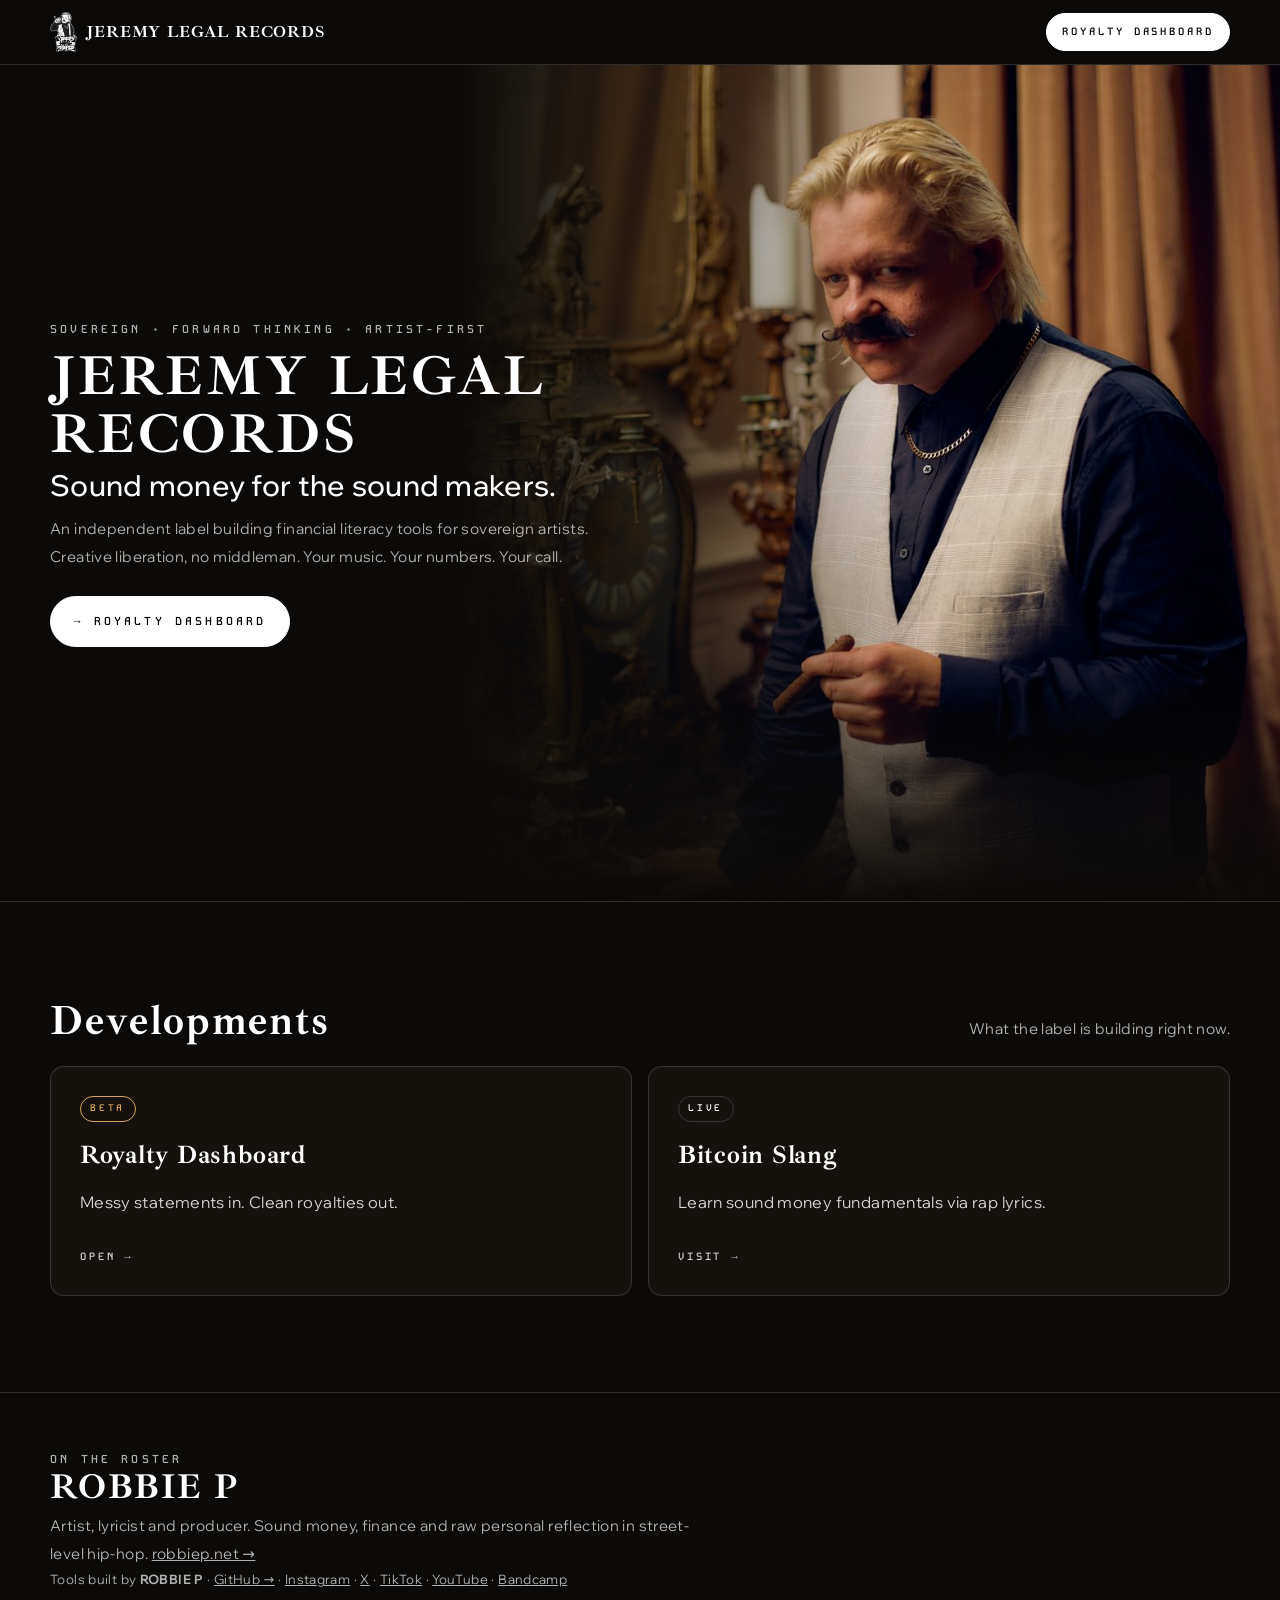
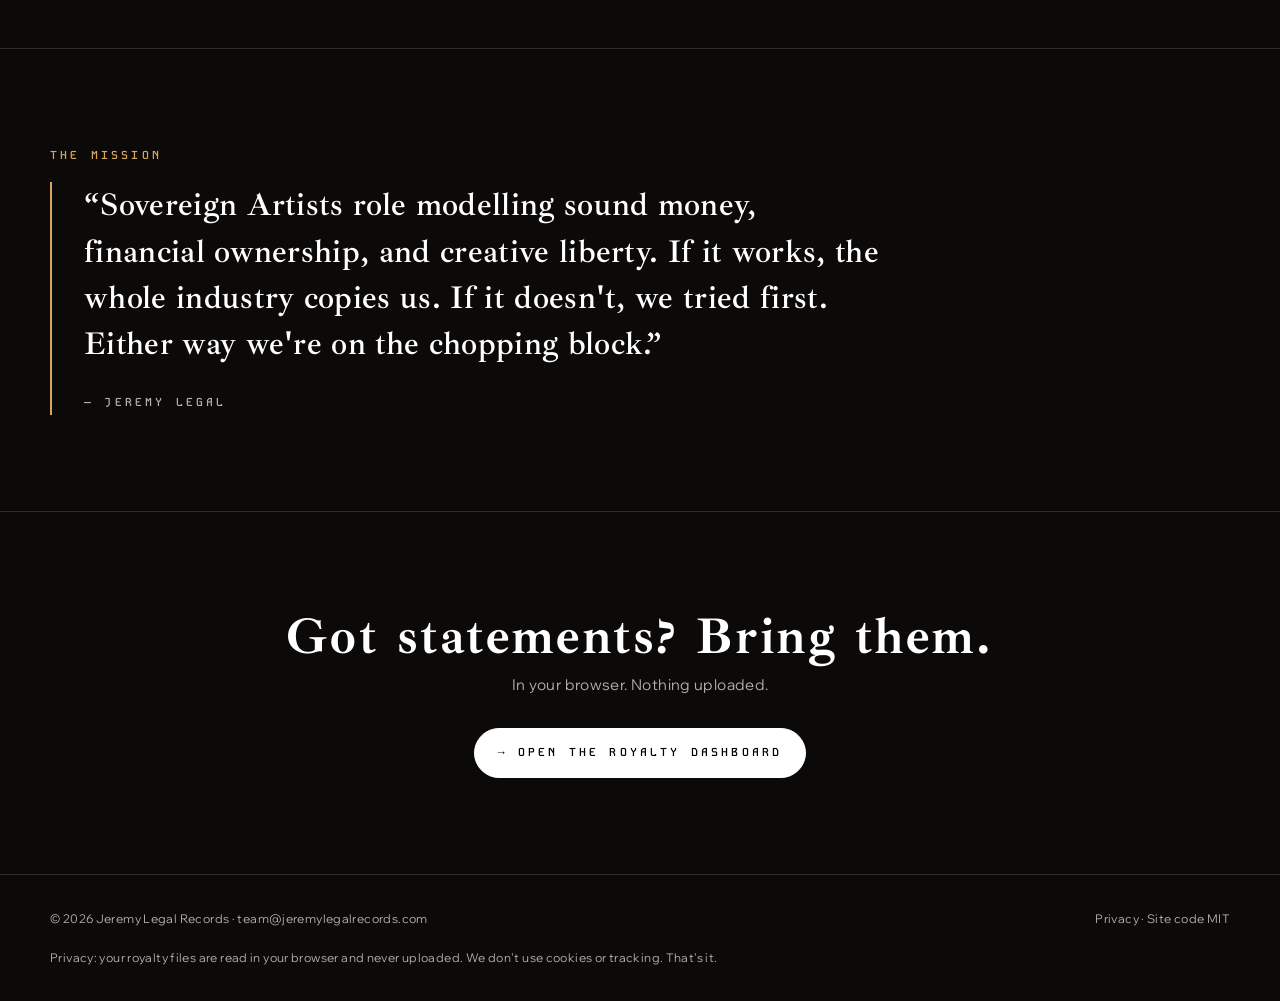
==== commit d423f005: "Fix hero buttons on phones (hero image layer sat above them); remove the Get Intel signup, Brevo and" ====
--- a/index.html
+++ b/index.html
@@ -32,6 +32,8 @@
 /* hero */
 .hero{position:relative;min-height:calc(100svh - 64px);display:flex;align-items:flex-end;overflow:hidden;isolation:isolate}
 .hero picture,.hero picture img{position:absolute;inset:0;width:100%;height:100%}
+.hero picture{z-index:-2;pointer-events:none}
+.hero::after{pointer-events:none}
 .hero picture img{object-fit:cover;object-position:52% 18%;z-index:-2}
 .hero::after{content:"";position:absolute;inset:0;z-index:-1;background:linear-gradient(180deg,rgba(12,10,8,0) 30%,rgba(12,10,8,.72) 62%,var(--bg) 96%)}
 .hero .wrap{padding-block:3rem 3.5rem}
@@ -76,28 +78,6 @@
 .cta{text-align:center}
 .cta h2{font-size:clamp(2rem,5.5vw,3.2rem);margin:0 0 .4rem;line-height:1.1}
 .cta p{color:var(--mute);margin:0 0 1.8rem}
-/* signup form (Brevo markup, JLR styling; main.js toggles the classes below) */
-.intel{margin:0 auto;max-width:30rem;display:flex;gap:.5rem;border:1px solid var(--line);border-radius:999px;padding:.35rem;transition:border-color .2s}
-.intel:focus-within{border-color:var(--amber)}
-.intel input{flex:1;min-width:0;background:transparent;border:0;color:var(--ink);font:inherit;font-size:16px;padding:.5rem 1rem;outline:none}
-.intel input::placeholder{color:rgba(255,255,255,.45)}
-.intel .btn{border-color:var(--amber);background:var(--amber);color:#0c0a08}
-.intel .btn:hover{filter:brightness(1.08)}
-.intel-note{font-size:.72rem;color:var(--mute);margin-top:.8rem}
-.intel-form{margin-top:1.8rem}
-.intel-form form{margin:0}
-.entry__error{display:none;margin:.6rem auto 0;max-width:30rem;font-size:.8rem;line-height:1.5;color:#f0a58f}
-.entry_errored .intel{border-color:#c8553d}
-.input--hidden{display:none!important}
-.sr-only{position:absolute;width:1px;height:1px;padding:0;margin:-1px;overflow:hidden;clip:rect(0,0,0,0);white-space:nowrap;border:0}
-.sib-form-message-panel{display:none;max-width:30rem;margin:0 auto 1.2rem;border:1px solid var(--line);border-radius:14px;padding:.9rem 1.2rem;font-size:.9rem;line-height:1.6;background:var(--card)}
-.sib-form-message-panel--active{display:block}
-#success-message{border-color:var(--amber);box-shadow:0 0 28px rgba(217,164,91,.18)}
-#error-message{border-color:#c8553d;color:#f6c9bd}
-.progress-indicator__icon{width:1.1em;height:1.1em;animation:spin 1s linear infinite}
-.sib-hide-loader-icon{display:none}
-.sib-form-block__button-disabled{opacity:.6;cursor:wait}
-@keyframes spin{to{transform:rotate(360deg)}}
 footer{border-top:1px solid var(--line);padding-block:2rem;font-size:.78rem;color:var(--mute)}
 footer .wrap{display:flex;flex-wrap:wrap;gap:.4rem 1.4rem;justify-content:space-between}
 footer a{text-decoration:none}
@@ -128,9 +108,6 @@
 .section-head h2{margin:0;font-size:clamp(1.8rem,4.5vw,2.6rem);line-height:1.1}
 .section-head p{margin:0;color:var(--mute);max-width:28rem}
 .hero .chop{color:var(--mute);margin:1.4rem 0 0;font-size:.64rem}
-.intel-sec{text-align:center}
-.intel-sec h2{font-size:clamp(1.8rem,4.5vw,2.6rem);margin:0 0 .4rem;line-height:1.1}
-.intel-sec p.lead{color:var(--mute);margin:0 auto;max-width:30rem}
 .roster{padding-block:clamp(2.5rem,6vw,3.5rem)}
 .roster-row{max-width:40rem}
 .roster h2{font-size:clamp(1.6rem,4vw,2.2rem);margin:0 0 .4rem;line-height:1}
@@ -164,7 +141,6 @@
         <p class="sub">An independent label building financial literacy tools for sovereign artists. Creative liberation, no middleman. Your music. Your numbers. Your call.</p>
         <div class="ctas">
           <a class="btn solid mono" href="royalty-dashboard/index.html">→ Royalty Dashboard</a>
-          <a class="btn mono" href="#intel">→ Get Intel</a>
         </div>
       </div>
     </div>
@@ -205,44 +181,6 @@
     </div>
   </section>
 
-  <section class="intel-sec" id="intel">
-    <div class="wrap">
-      <p class="kicker mono">Get Intel</p>
-      <h2 class="serif">Intel from the label</h2>
-      <p class="lead">Label news and developments on our projects.</p>
-      <div class="sib-form intel-form">
-        <div id="sib-form-container" class="sib-form-container">
-          <div id="error-message" class="sib-form-message-panel" role="alert">
-            <div class="sib-form-message-panel__text"><span class="sib-form-message-panel__inner-text">The paperwork jammed. Your signup didn't save, so please try again</span></div>
-          </div>
-          <div id="success-message" class="sib-form-message-panel" role="status">
-            <div class="sib-form-message-panel__text"><span class="sib-form-message-panel__inner-text">You're on the ledger. Check your inbox and confirm.</span></div>
-          </div>
-          <div id="sib-container" class="sib-container">
-            <form id="sib-form" method="POST" action="https://57fd91ea.sibforms.com/serve/[base64]" data-type="subscription">
-              <div class="sib-input sib-form-block">
-                <div class="form__entry entry_block">
-                  <div class="form__label-row">
-                    <label class="entry__label sr-only" for="EMAIL" data-required="*">Email</label>
-                    <div class="entry__field intel">
-                      <input class="input" type="text" id="EMAIL" name="EMAIL" inputmode="email" autocomplete="email" autocapitalize="off" spellcheck="false" placeholder="your@email" data-required="true" required>
-                      <button class="sib-form-block__button sib-form-block__button-with-loader btn solid sm mono" form="sib-form" type="submit"><svg class="progress-indicator__icon sib-hide-loader-icon" viewBox="0 0 24 24" aria-hidden="true"><path d="M12 3a9 9 0 1 0 9 9" fill="none" stroke="currentColor" stroke-width="2.6" stroke-linecap="round"/></svg>GET INTEL</button>
-                    </div>
-                  </div>
-                  <label class="entry__error entry__error--primary"></label>
-                </div>
-              </div>
-              <div class="g-recaptcha-v3" data-sitekey="6Ld30eQtAAAAAOfJbQh3xwgnPeVeQ2SvlI9pb-iG" hidden></div>
-              <input type="text" name="email_address_check" value="" class="input--hidden" tabindex="-1" autocomplete="off">
-              <input type="hidden" name="locale" value="en">
-            </form>
-          </div>
-        </div>
-      </div>
-      <p class="intel-note">You'll be in the ledger. <a href="#privacy">Privacy</a></p>
-    </div>
-  </section>
-
   <section class="mission">
     <div class="wrap">
       <p class="kicker mono">The mission</p>
@@ -266,19 +204,8 @@
   <div class="wrap">
     <span>© 2026 Jeremy Legal Records · <a href="mailto:team@jeremylegalrecords.com">team@jeremylegalrecords.com</a></span>
     <span><a href="#privacy">Privacy</a> · Site code MIT</span>
-    <p id="privacy" style="flex-basis:100%;margin:.6rem 0 0;max-width:46rem">Privacy: your royalty files are read in your browser and never uploaded. The signup form uses Google reCAPTCHA, which may set cookies, and emails are handled by Brevo. If you join the list, we keep your email to send you label news and developments on our projects. That's it.</p>
+    <p id="privacy" style="flex-basis:100%;margin:.6rem 0 0;max-width:46rem">Privacy: your royalty files are read in your browser and never uploaded. We don't use cookies or tracking. That's it.</p>
   </div>
 </footer>
-<script>
-window.REQUIRED_CODE_ERROR_MESSAGE = 'Please choose a country code';
-window.LOCALE = 'en';
-window.EMAIL_INVALID_MESSAGE = window.SMS_INVALID_MESSAGE = "That email didn't pass legal review. Check it and try again";
-window.REQUIRED_ERROR_MESSAGE = "We'll need an email. Even Jeremy can't send intel to nobody";
-window.GENERIC_INVALID_MESSAGE = "That email didn't pass legal review. Check it and try again";
-window.translation = {common: {selectedList: '{quantity} list selected', selectedLists: '{quantity} lists selected', selectedOption: '{quantity} selected', selectedOptions: '{quantity} selected'}};
-var AUTOHIDE = Boolean(0);
-</script>
-<script defer src="https://sibforms.com/forms/end-form/build/main.js"></script>
-<script src="https://www.google.com/recaptcha/api.js?render=6Ld30eQtAAAAAOfJbQh3xwgnPeVeQ2SvlI9pb-iG&amp;hl=en" async defer></script>
 </body>
 </html>
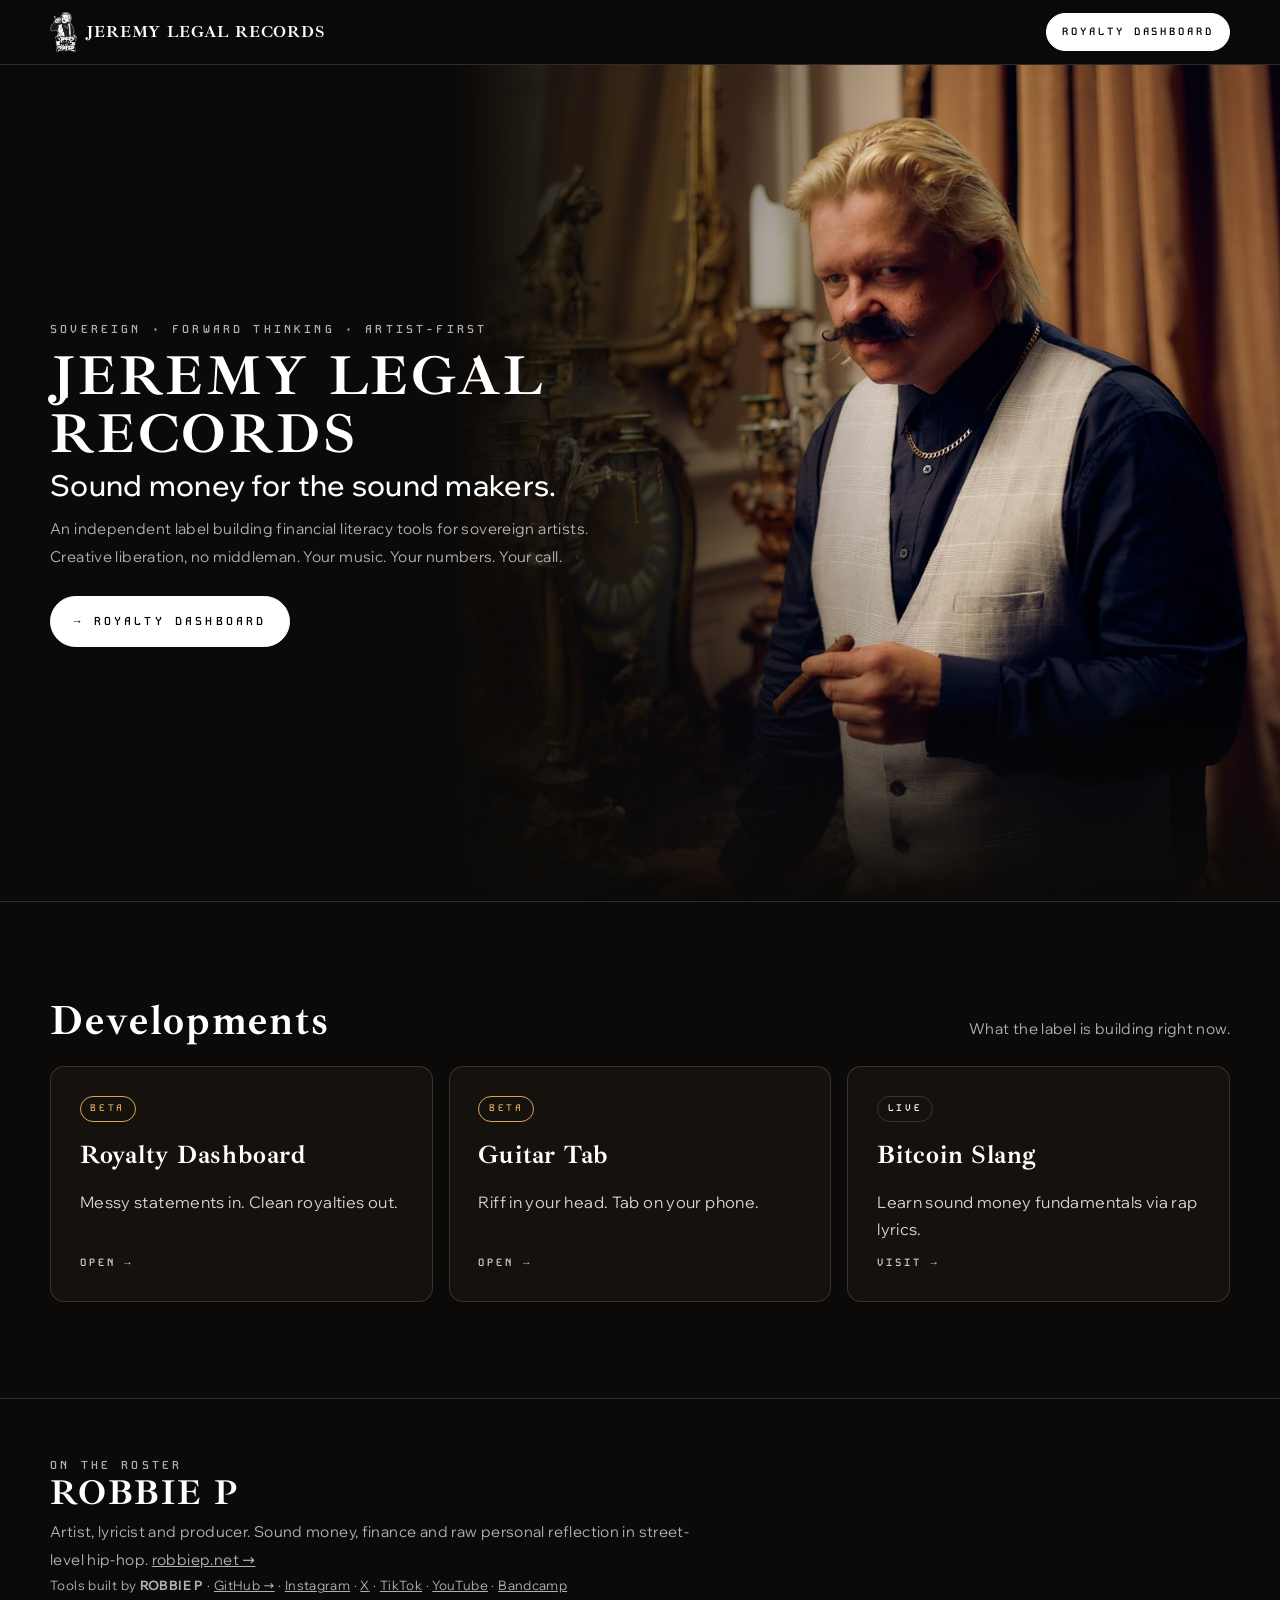
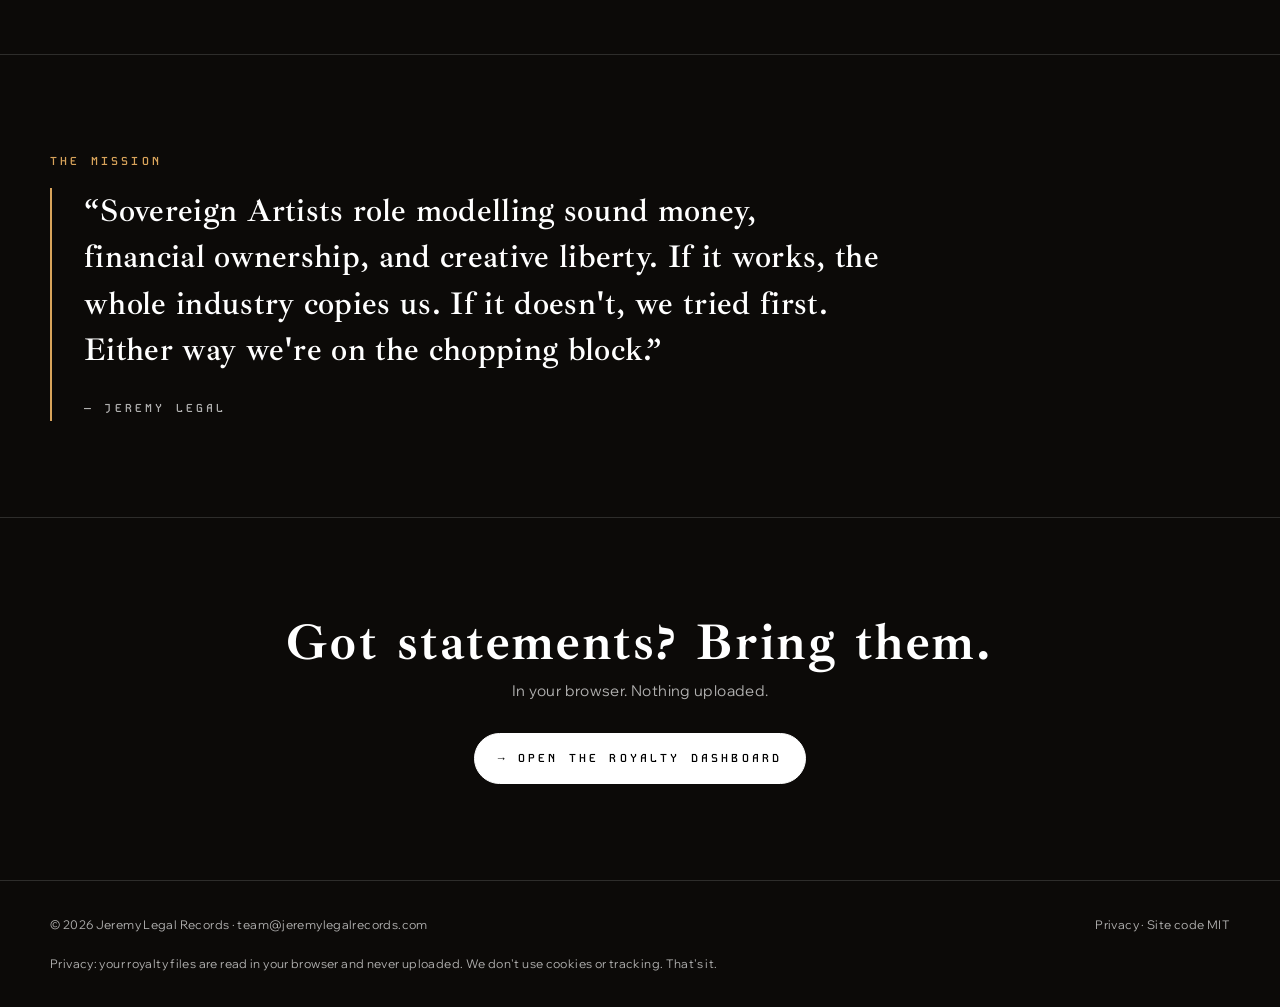
==== commit 5efbee7f: "Add Guitar Tab at /guitar-tab/ and share images for Guitar Tab and Royalty Dashboard - guitar-tab/: " ====
--- a/index.html
+++ b/index.html
@@ -5,7 +5,6 @@
 <meta name="viewport" content="width=device-width, initial-scale=1">
 <title>Jeremy Legal Records · Sovereign artists first.</title>
 <meta name="description" content="Jeremy Legal Records. Sovereign artists first. Tools for financial literacy and creative liberation, with no middleman.">
-<meta name="robots" content="noindex">
 <link rel="icon" href="assets/jlr-header-logo.png">
 <style>
 @font-face{font-family:'Ibarra Real Nova';font-weight:600 700;font-display:swap;src:url(assets/fonts/IbarraRealNova-700.woff2) format('woff2')}
@@ -160,6 +159,12 @@
           <p>Messy statements in. Clean royalties out.</p>
           <span class="go mono">Open →</span>
         </a>
+        <a class="card" href="guitar-tab/index.html">
+          <span class="tag beta mono">Beta</span>
+          <h3>Guitar Tab</h3>
+          <p>Riff in your head. Tab on your phone.</p>
+          <span class="go mono">Open →</span>
+        </a>
         <a class="card" href="https://bitcoinslang.com">
           <span class="tag mono">Live</span>
           <h3>Bitcoin Slang</h3>
